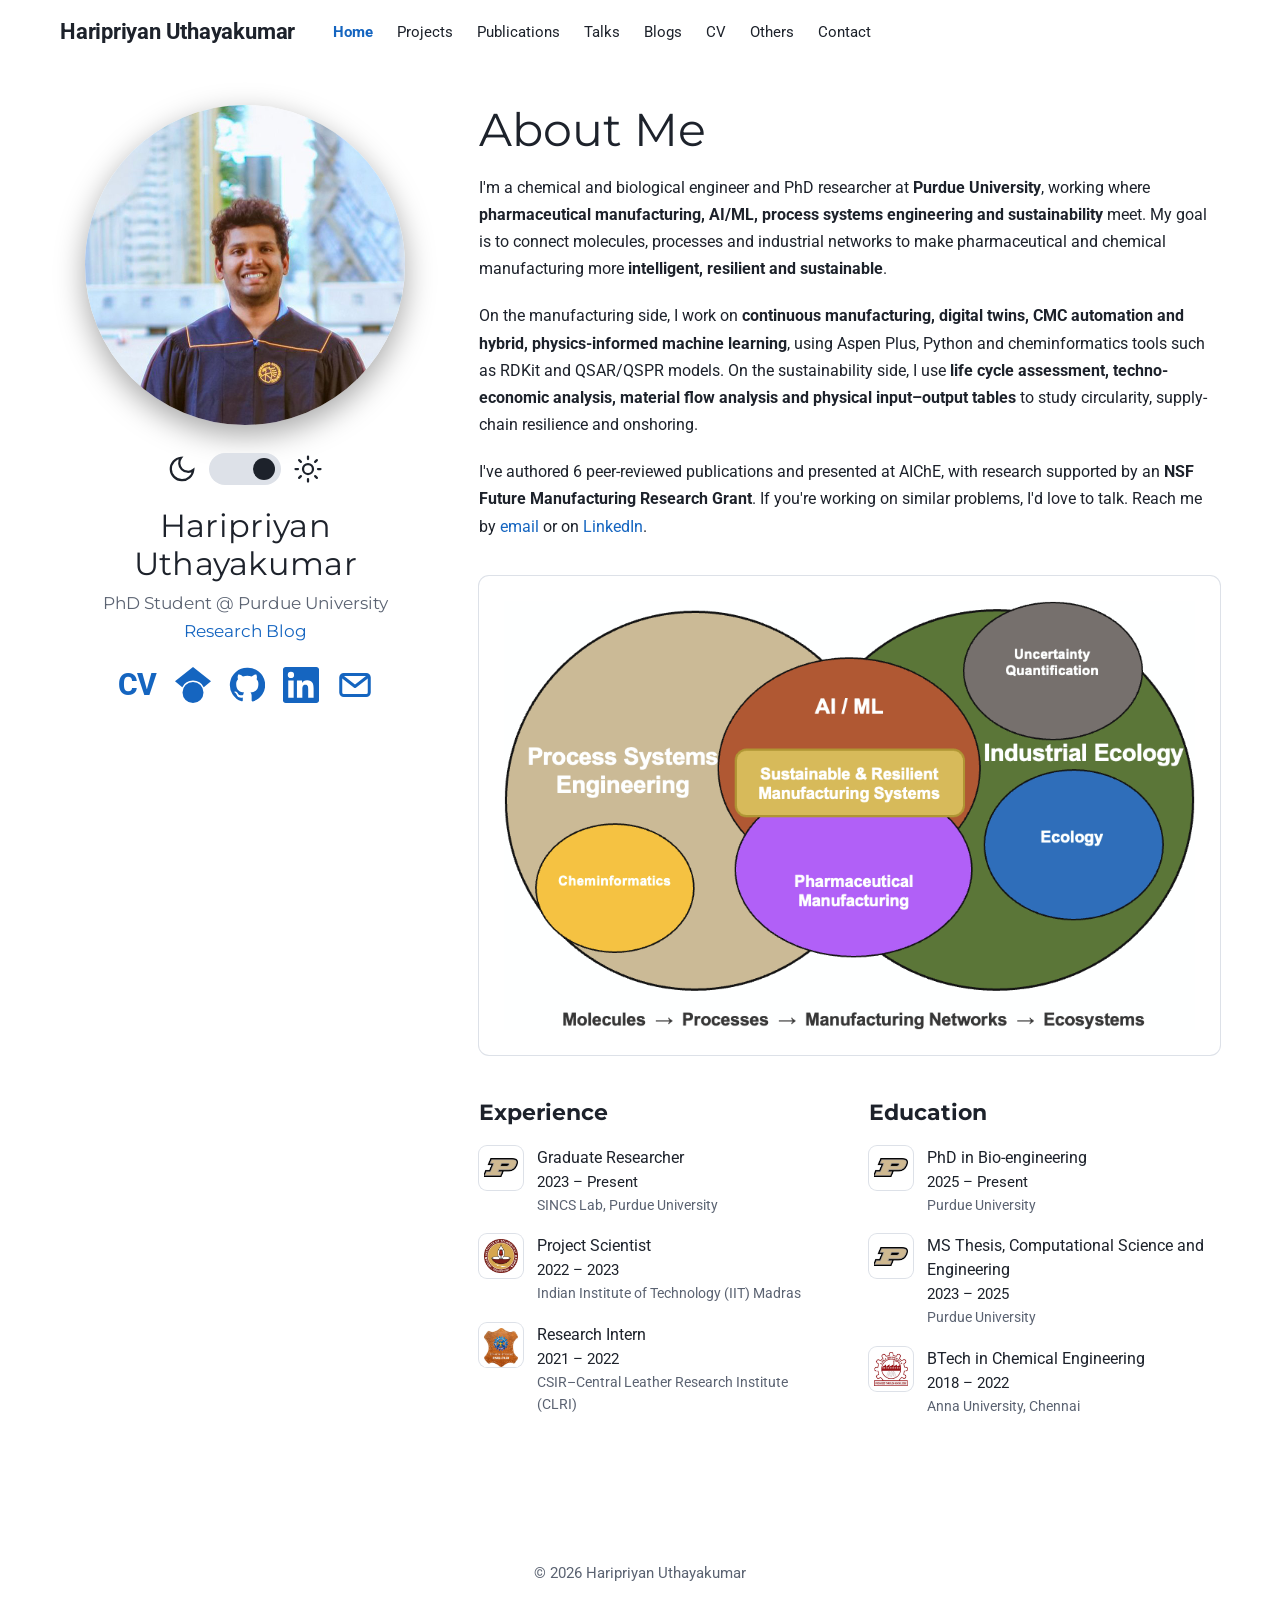
==== index.html @ 71a5ec0b "Split the one-page site into a separate page per tab Each tab (Home, Projects, Publications, Talks, " ====
<!doctype html>
<html lang="en">
<head>
<meta charset="utf-8">
<meta name="viewport" content="width=device-width, initial-scale=1, viewport-fit=cover">
<title>Haripriyan Uthayakumar</title>
<meta name="description" content="Haripriyan Uthayakumar, PhD researcher at Purdue University working on AI, process systems engineering and sustainability for pharmaceutical manufacturing.">
<script>try { const t = localStorage.getItem('theme'); if (t) document.documentElement.dataset.theme = t; } catch (e) {}</script>
<link rel="icon" href="data:image/svg+xml,%3Csvg xmlns='http://www.w3.org/2000/svg' viewBox='0 0 32 32'%3E%3Ccircle cx='16' cy='16' r='15' fill='%235aa9ff'/%3E%3Ctext x='16' y='22' font-family='Arial' font-weight='700' font-size='16' text-anchor='middle' fill='%230f1115'%3EHU%3C/text%3E%3C/svg%3E">
<link rel="preconnect" href="https://fonts.googleapis.com">
<link rel="preconnect" href="https://fonts.gstatic.com" crossorigin>
<link rel="stylesheet" href="https://fonts.googleapis.com/css2?family=Montserrat:wght@400;700&family=Roboto:wght@400;500;700&display=swap">
<link rel="stylesheet" href="assets/style.css?v=20261031025429">
</head>
<body>
<script>
// Old one-page links (index.html#talks) now go to the matching page
(function () { var p = { projects: 1, publications: 1, talks: 1, blogs: 1, cv: 1, others: 1, contact: 1 };
  var h = location.hash.slice(1); if (p[h]) location.replace(h + '.html'); })();
</script>

<nav class="navbar" aria-label="Main">
  <div class="container">
    <a class="brand" href="index.html">Haripriyan Uthayakumar</a>
    <div class="nav-links">
      <a href="index.html" class="active" aria-current="page">Home</a>
      <a href="projects.html">Projects</a>
      <a href="publications.html">Publications</a>
      <a href="talks.html">Talks</a>
      <a href="blogs.html">Blogs</a>
      <a href="cv.html">CV</a>
      <a href="others.html">Others</a>
      <a href="contact.html">Contact</a>
    </div>
    <button id="menu" type="button" aria-label="Open menu" aria-expanded="false">
      <svg viewBox="0 0 24 24" fill="none" stroke="currentColor" stroke-width="2" stroke-linecap="round"><path d="M4 7h16M4 12h16M4 17h16"/></svg>
    </button>
  </div>
</nav>

<main>

<section class="section" id="home">
  <div class="container row">
    <div class="profile">
      <div class="avatar"><img src="assets/avatar.jpg" alt="Haripriyan Uthayakumar at Purdue University" width="640" height="640"></div>

      <div class="theme-switch">
        <svg viewBox="0 0 24 24" fill="none" stroke="currentColor" stroke-width="1.8" stroke-linecap="round" aria-hidden="true"><path d="M21 12.8A9 9 0 1 1 11.2 3a7 7 0 0 0 9.8 9.8z"/></svg>
        <button class="switch" type="button" role="switch" aria-label="Light theme" data-theme-toggle></button>
        <svg viewBox="0 0 24 24" fill="none" stroke="currentColor" stroke-width="1.8" stroke-linecap="round" aria-hidden="true"><circle cx="12" cy="12" r="4"/><path d="M12 2v2M12 20v2M4.9 4.9l1.4 1.4M17.7 17.7l1.4 1.4M2 12h2M20 12h2M4.9 19.1l1.4-1.4M17.7 6.3l1.4-1.4"/></svg>
      </div>

      <h2>Haripriyan Uthayakumar</h2>
      <p class="role">PhD Student @ Purdue University</p>
      <p class="org"><a href="blogs.html">Research Blog</a></p>

      <div class="icons">
        <a class="cv" href="cv.html" title="CV" aria-label="CV">CV</a>
        <a href="https://scholar.google.com/citations?user=K_mqgDwAAAAJ&amp;hl=en" target="_blank" rel="noopener" title="Google Scholar" aria-label="Google Scholar">
          <svg viewBox="0 0 24 24" fill="currentColor"><path d="M12 24a7 7 0 1 1 0-14 7 7 0 0 1 0 14zm0-24L0 9.5l4.84 3.92A8 8 0 0 1 12 9a8 8 0 0 1 7.16 4.42L24 9.5z"/></svg></a>
        <a href="https://github.com/Hari007-2000" target="_blank" rel="noopener" title="GitHub" aria-label="GitHub">
          <svg viewBox="0 0 24 24" fill="currentColor"><path d="M12 .5a11.5 11.5 0 0 0-3.6 22.4c.6.1.8-.3.8-.6v-2c-3.2.7-3.9-1.5-3.9-1.5-.5-1.3-1.3-1.7-1.3-1.7-1-.7.1-.7.1-.7 1.2.1 1.8 1.2 1.8 1.2 1 1.8 2.8 1.3 3.5 1 .1-.8.4-1.3.7-1.6-2.6-.3-5.3-1.3-5.3-5.7 0-1.3.5-2.3 1.2-3.1-.1-.3-.5-1.5.1-3.1 0 0 1-.3 3.2 1.2a11 11 0 0 1 5.8 0c2.2-1.5 3.2-1.2 3.2-1.2.6 1.6.2 2.8.1 3.1.8.8 1.2 1.9 1.2 3.1 0 4.4-2.7 5.4-5.3 5.7.4.4.8 1.1.8 2.2v3.2c0 .3.2.7.8.6A11.5 11.5 0 0 0 12 .5z"/></svg></a>
        <a href="https://www.linkedin.com/in/haripriyan-uthayakumar-b885a01bb/" target="_blank" rel="noopener" title="LinkedIn" aria-label="LinkedIn">
          <svg viewBox="0 0 24 24" fill="currentColor"><path d="M20.4 20.5h-3.6v-5.6c0-1.3 0-3-1.8-3s-2.1 1.4-2.1 2.9v5.7H9.3V9h3.4v1.6c.5-.9 1.6-1.8 3.4-1.8 3.6 0 4.3 2.4 4.3 5.5v6.2zM5.3 7.4a2.1 2.1 0 1 1 0-4.2 2.1 2.1 0 0 1 0 4.2zM7.1 20.5H3.5V9h3.6v11.5zM22.2 0H1.8C.8 0 0 .8 0 1.7v20.6c0 .9.8 1.7 1.8 1.7h20.4c1 0 1.8-.8 1.8-1.7V1.7C24 .8 23.2 0 22.2 0z"/></svg></a>
        <a href="contact.html" title="Email" aria-label="Email">
          <svg viewBox="0 0 24 24" fill="none" stroke="currentColor" stroke-width="2" stroke-linejoin="round"><rect x="2.5" y="5" width="19" height="14" rx="2"/><path d="m3 6 9 7 9-7"/></svg></a>
      </div>
    </div>

    <div class="about">
      <h1>About Me</h1>
      <p>I'm a chemical and biological engineer and PhD researcher at <strong>Purdue University</strong>, working where <strong>pharmaceutical manufacturing, AI/ML, process systems engineering and sustainability</strong> meet. My goal is to connect molecules, processes and industrial networks to make pharmaceutical and chemical manufacturing more <strong>intelligent, resilient and sustainable</strong>.</p>
      <p>On the manufacturing side, I work on <strong>continuous manufacturing, digital twins, CMC automation and hybrid, physics-informed machine learning</strong>, using Aspen Plus, Python and cheminformatics tools such as RDKit and QSAR/QSPR models. On the sustainability side, I use <strong>life cycle assessment, techno-economic analysis, material flow analysis and physical input–output tables</strong> to study circularity, supply-chain resilience and onshoring.</p>
      <p>I've authored 6 peer-reviewed publications and presented at AIChE, with research supported by an <strong>NSF Future Manufacturing Research Grant</strong>. If you're working on similar problems, I'd love to talk. Reach me by <a href="contact.html">email</a> or on <a href="https://www.linkedin.com/in/haripriyan-uthayakumar-b885a01bb/" target="_blank" rel="noopener">LinkedIn</a>.</p>

      <figure class="overview">
        <button type="button" class="photo" data-full="assets/research-overview.png" data-caption="Research overview: from molecules to processes to manufacturing networks to ecosystems"><img src="assets/research-overview.png" alt="Research overview diagram. Process Systems Engineering (including Cheminformatics) overlaps with Industrial Ecology (including Ecology and Uncertainty Quantification). Where they meet sit AI/ML and Pharmaceutical Manufacturing, and at the center Sustainable and Resilient Manufacturing Systems. The scale runs from molecules to processes to manufacturing networks to ecosystems." loading="lazy"></button>
      </figure>

      <div class="split">
        <div>
          <h3 class="h-sub">Experience</h3>
          <ul class="ul-icons edu">
            <li>
              <span class="logo-tile"><img src="assets/logos/purdue.png" alt="Purdue University logo" style="width:34px;height:auto"></span>
              <div><span class="t">Graduate Researcher</span><span class="d">2023 – Present</span><span class="m">SINCS Lab, Purdue University</span></div>
            </li>
            <li>
              <span class="logo-tile"><img src="assets/logos/iitm.png" alt="IIT Madras logo" style="width:34px;height:auto"></span>
              <div><span class="t">Project Scientist</span><span class="d">2022 – 2023</span><span class="m">Indian Institute of Technology (IIT) Madras</span></div>
            </li>
            <li>
              <span class="logo-tile"><img src="assets/logos/clri.png" alt="CSIR-CLRI logo" style="width:34px;height:auto"></span>
              <div><span class="t">Research Intern</span><span class="d">2021 – 2022</span><span class="m">CSIR–Central Leather Research Institute (CLRI)</span></div>
            </li>
          </ul>
        </div>
        <div>
          <h3 class="h-sub">Education</h3>
          <ul class="ul-icons edu">
            <li>
              <span class="logo-tile"><img src="assets/logos/purdue.png" alt="Purdue University logo" style="width:34px;height:auto"></span>
              <div><span class="t">PhD in Bio-engineering</span><span class="d">2025 – Present</span><span class="m">Purdue University</span></div>
            </li>
            <li>
              <span class="logo-tile"><img src="assets/logos/purdue.png" alt="Purdue University logo" style="width:34px;height:auto"></span>
              <div><span class="t">MS Thesis, Computational Science and Engineering</span><span class="d">2023 – 2025</span><span class="m">Purdue University</span></div>
            </li>
            <li>
              <span class="logo-tile"><img src="assets/logos/anna.png" alt="Anna University logo" style="width:34px;height:auto"></span>
              <div><span class="t">BTech in Chemical Engineering</span><span class="d">2018 – 2022</span><span class="m">Anna University, Chennai</span></div>
            </li>
          </ul>
        </div>
      </div>
    </div>
  </div>
</section>

</main>

<dialog id="lightbox" aria-label="Photo">
  <button type="button" class="lb-close" aria-label="Close">×</button>
  <img alt="">
  <p class="lb-cap"></p>
</dialog>

<footer>
  <div class="container">© <span id="yr">2026</span> Haripriyan Uthayakumar</div>
</footer>

<script src="assets/site.js?v=20261031025429"></script>
</body>
</html>
---- assets/style.css ----
/* Layout: academic two-column sections (title left, content right), sticky top nav, alternating section bands. Dark first. */
:root {
  --bg: #0f1115;
  --band: #15181e;
  --surface: #1b1f27;
  --fg: #e7e9ee;
  --muted: #9aa1ad;
  --line: #2a2f3a;
  --accent: #5aa9ff;
  --display: "Montserrat", "Segoe UI", system-ui, sans-serif;
  --body: "Roboto", "Segoe UI", system-ui, sans-serif;
  color-scheme: dark;
}
@media (prefers-color-scheme: light) {
  :root:not([data-theme="dark"]) {
    --bg: #ffffff; --band: #f5f7fa; --surface: #ffffff; --fg: #1d222b; --muted: #5b6372; --line: #dde1e8; --accent: #1565c0;
    color-scheme: light;
  }
}
:root[data-theme="light"] {
  --bg: #ffffff; --band: #f5f7fa; --surface: #ffffff; --fg: #1d222b; --muted: #5b6372; --line: #dde1e8; --accent: #1565c0;
  color-scheme: light;
}

* { box-sizing: border-box; }
html { scroll-behavior: smooth; scroll-padding-top: 72px; }
body {
  margin: 0;
  background: var(--bg);
  color: var(--fg);
  font: 400 16px/1.7 var(--body);
  -webkit-font-smoothing: antialiased;
}
a { color: var(--accent); text-decoration: none; }
a:hover { text-decoration: underline; text-underline-offset: 3px; }
img { max-width: 100%; height: auto; display: block; }
strong { font-weight: 700; }
::selection { background: var(--accent); color: var(--bg); }
:focus-visible { outline: 2px solid var(--accent); outline-offset: 3px; border-radius: 4px; }

.container {
  max-width: 1200px;
  margin: 0 auto;
  padding-left: max(20px, env(safe-area-inset-left, 0px));
  padding-right: max(20px, env(safe-area-inset-right, 0px));
}

/* ---------- Nav ---------- */
body::before { content: ""; position: fixed; inset: 0 0 auto; height: env(safe-area-inset-top, 0px); z-index: 20; background: var(--bg); }
.navbar {
  position: sticky; top: env(safe-area-inset-top, 0px); z-index: 10;
  background: color-mix(in srgb, var(--bg) 92%, transparent);
  backdrop-filter: blur(8px);
  border-bottom: 1px solid transparent;
  transition: border-color .2s;
}
.navbar.scrolled { border-color: var(--line); }
.navbar .container { display: flex; align-items: center; gap: 28px; min-height: 64px; }
.brand { font: 700 22px/1 var(--body); color: var(--fg); letter-spacing: -.01em; white-space: nowrap; }
.brand:hover { text-decoration: none; }
.nav-links { display: flex; gap: 4px; flex-wrap: wrap; }
.nav-links a { color: var(--fg); font: 400 15px/1 var(--body); padding: 9px 10px; border-radius: 6px; }
.nav-links a:hover { color: var(--accent); text-decoration: none; }
.nav-links a.active { color: var(--accent); font-weight: 700; }
#menu {
  display: none; margin-left: auto; width: 40px; height: 40px; border-radius: 8px;
  border: 1px solid var(--line); background: transparent; color: var(--fg); cursor: pointer; place-items: center; padding: 0;
}
#menu svg { width: 20px; height: 20px; }

/* ---------- Sections ---------- */
.section { padding-block: 88px; }
.section.alt { background: var(--band); }
.row { display: grid; grid-template-columns: 1fr 2fr; gap: 48px; }
.row > * { min-width: 0; }
.section-title { font: 400 clamp(30px, 3.6vw, 42px)/1.15 var(--display); margin: 0; letter-spacing: -.01em; text-wrap: balance; }
.section-sub { color: var(--muted); font-size: 16px; margin: 10px 0 0; max-width: 34ch; }
h3.h-sub { font: 700 22px/1.3 var(--display); margin: 0 0 18px; }

/* ---------- Profile (home) ---------- */
#home { padding-block: 40px 88px; }
.profile { text-align: center; display: grid; justify-items: center; gap: 0; align-content: start; }
.avatar {
  width: min(320px, 70vw); aspect-ratio: 1; border-radius: 50%; overflow: hidden;
  box-shadow: 0 10px 30px rgba(0,0,0,.35);
  background: var(--surface);
}
.avatar img { width: 100%; height: 100%; object-fit: cover; object-position: 50% 30%; }

.theme-switch { display: flex; align-items: center; gap: 12px; margin: 28px 0 22px; color: var(--fg); }
.theme-switch svg { width: 30px; height: 30px; }
.switch {
  width: 72px; height: 32px; border-radius: 999px; border: 0; padding: 0; cursor: pointer;
  background: var(--line); position: relative;
}
.switch::after {
  content: ""; position: absolute; top: 5px; left: 6px; width: 22px; height: 22px; border-radius: 50%;
  background: var(--fg); transition: transform .25s;
}
:root[data-theme="light"] .switch::after { transform: translateX(38px); }
@media (prefers-color-scheme: light) { :root:not([data-theme]) .switch::after { transform: translateX(38px); } }

.profile h2 { font: 400 32px/1.2 var(--display); margin: 0 0 8px; letter-spacing: .01em; }
.profile .role { font: 400 17px/1.4 var(--display); color: var(--muted); margin: 0; }
.profile .org { font: 400 17px/1.4 var(--display); margin: 4px 0 0; }
.icons { display: flex; gap: 18px; justify-content: center; align-items: center; margin-top: 24px; flex-wrap: wrap; }
.icons a { color: var(--accent); display: grid; place-items: center; transition: transform .15s; }
.icons a:hover { transform: translateY(-2px); text-decoration: none; }
.icons svg { width: 36px; height: 36px; }
.icons .cv { font: 800 30px/1 var(--body); letter-spacing: -.02em; }

.about h1 { font: 400 clamp(34px, 4.2vw, 46px)/1.1 var(--display); margin: 0 0 18px; }
.about p { margin: 0 0 20px; }
.split { display: grid; grid-template-columns: 1fr 1fr; gap: 40px; margin-top: 44px; }
.split > * { min-width: 0; }

.ul-icons { list-style: none; margin: 0; padding: 0; display: grid; gap: 18px; }
.ul-icons li { display: grid; grid-template-columns: 28px 1fr; gap: 14px; }
.ul-icons svg { width: 24px; height: 24px; color: var(--fg); margin-top: 3px; }
.ul-icons .t { display: block; font-size: 16px; line-height: 1.5; }
.ul-icons .d { display: block; font-size: 15px; line-height: 1.6; }
.ul-icons .m { display: block; color: var(--muted); font-size: 14px; line-height: 1.6; }

.interests { list-style: none; margin: 0; padding: 0; display: grid; gap: 8px; }
.interests li { display: flex; gap: 12px; align-items: baseline; }
.interests li::before { content: ""; width: 7px; height: 7px; border-radius: 50%; background: var(--accent); flex: none; transform: translateY(-2px); }

/* ---------- Buttons (outlined, small) ---------- */
.btns { display: flex; flex-wrap: wrap; gap: 10px; margin-top: 12px; }
.btn-o {
  display: inline-block; font: 400 14px/1 var(--body); color: var(--accent);
  border: 1px solid var(--accent); border-radius: 4px; padding: 7px 9px; background: transparent; cursor: pointer;
}
.btn-o:hover { background: var(--accent); color: var(--bg); text-decoration: none; }
.btn-solid {
  display: inline-flex; align-items: center; gap: 8px; font: 500 16px/1 var(--body);
  color: var(--bg); background: var(--accent); border-radius: 6px; padding: 12px 16px;
}
.btn-solid:hover { text-decoration: none; filter: brightness(1.08); }

.callout {
  display: flex; gap: 14px; align-items: center;
  border: 1px solid var(--accent); border-radius: 6px; padding: 14px 18px; margin-bottom: 32px;
  color: var(--accent); font-size: 15px;
}
.callout svg { width: 26px; height: 26px; flex: none; }

/* ---------- Lists with optional thumbnail (projects, pubs, posts) ---------- */
.items { display: grid; gap: 36px; }
.item { display: grid; grid-template-columns: 1fr 200px; gap: 28px; align-items: start; }
.item.no-thumb { grid-template-columns: 1fr; }
.item > div { min-width: 0; }
.item h3 { font: 700 19px/1.35 var(--display); margin: 0 0 6px; text-wrap: balance; }
.item h3 a { color: var(--fg); }
.item h3 a:hover { color: var(--accent); }
.item .summary { margin: 0 0 10px; }
.item .meta { color: var(--muted); margin: 0; line-height: 1.6; }
.item .meta strong { color: var(--fg); }
.thumb { border-radius: 4px; overflow: hidden; background: #fff; aspect-ratio: 3 / 2; }
.thumb img { width: 100%; height: 100%; object-fit: contain; }

.pub-line { margin: 0; }
.pub-line .doc { display: inline-block; width: 16px; height: 16px; vertical-align: -2px; margin-right: 8px; color: var(--muted); }
.pub-line em { font-style: italic; }

.status { display: inline-block; font: 500 13px/1 var(--body); text-transform: uppercase; letter-spacing: .08em; padding: 5px 8px; border-radius: 4px; margin-left: 4px; vertical-align: 3px; border: 1px solid var(--line); color: var(--muted); }
.status.on { border-color: var(--accent); color: var(--accent); }
.tags { color: var(--muted); font-size: 15px; margin: 0; }

.see-all { display: inline-flex; align-items: center; gap: 6px; margin-top: 36px; font: 500 16px/1 var(--body); text-transform: uppercase; letter-spacing: .02em; }

/* ---------- CV ---------- */
.skills { display: grid; grid-template-columns: 1fr 1fr; gap: 24px 40px; }
.skills h4 { font: 700 16px/1.4 var(--body); margin: 0 0 4px; }
.skills p { margin: 0; color: var(--muted); }

/* ---------- Contact ---------- */
.contact-list { list-style: none; margin: 24px 0 0; padding: 0; display: grid; gap: 16px; }
.contact-list li { display: grid; grid-template-columns: 28px 1fr; gap: 14px; align-items: center; }
.contact-list svg { width: 22px; height: 22px; color: var(--fg); }
.email-row { display: flex; gap: 10px; align-items: center; flex-wrap: wrap; }
.email-row span { word-break: break-all; }
#copy { font: 400 13px/1 var(--body); }

/* ---------- Article (blog post) ---------- */
.article { max-width: 72ch; }
.article h1 { font: 400 clamp(32px, 4.5vw, 46px)/1.15 var(--display); margin: 0 0 12px; text-wrap: balance; }
.article .byline { color: var(--muted); margin: 0 0 36px; }
.article h3 { font: 700 24px/1.35 var(--display); margin: 40px 0 10px; }
.article h4 { font: 700 18px/1.4 var(--body); margin: 26px 0 6px; }
.article p { margin: 0 0 18px; }
.article ul, .article ol { margin: 0 0 18px; padding-left: 24px; display: grid; gap: 6px; }
.article pre { font: 400 16px/1.5 ui-monospace, Menlo, monospace; background: var(--band); border: 1px solid var(--line); border-radius: 6px; padding: 14px 16px; overflow-x: auto; }
.back { display: inline-block; margin-bottom: 28px; }

/* ---------- Footer ---------- */
footer { padding-block: 56px 48px; text-align: center; color: var(--muted); font-size: 15px; }

/* ---------- Small screens ---------- */
@media (max-width: 900px) {
  #menu { display: grid; }
  .nav-links {
    display: none; position: absolute; top: 100%; left: 0; right: 0;
    flex-direction: column; gap: 0; background: var(--bg); border-bottom: 1px solid var(--line);
    padding: 6px max(20px, env(safe-area-inset-right, 0px)) 12px max(20px, env(safe-area-inset-left, 0px));
  }
  .nav-links.open { display: flex; }
  .nav-links a { padding: 13px 0; border-bottom: 1px solid var(--line); border-radius: 0; font-size: 17px; }
  .nav-links a:last-child { border-bottom: 0; }
  .row { grid-template-columns: 1fr; gap: 28px; }
  .section { padding-block: 64px; }
  .section-sub { max-width: none; }
  .split, .skills { grid-template-columns: 1fr; }
  .about h1 { margin-top: 12px; }
}
@media (max-width: 600px) {
  body { font-size: 16px; }
  .item { grid-template-columns: 1fr; }
  .item .thumb { order: -1; max-width: 320px; }
  .avatar { width: 220px; }
  .profile h2 { font-size: 32px; }
}
@media (prefers-reduced-motion: reduce) {
  html { scroll-behavior: auto; }
  * { transition: none !important; }
}

.highlights { margin: 0 0 12px; padding-left: 20px; display: grid; gap: 6px; }
.highlights li::marker { color: var(--accent); }
.item .meta + .summary { margin-top: 6px; }

/* ---------- Talk photos ---------- */
button.photo { padding: 0; border: 0; cursor: zoom-in; display: block; width: 100%; }
.thumb.photo img { object-fit: cover; }
.gallery-block { padding-top: 8px; scroll-margin-top: 80px; }
.gallery { display: grid; grid-template-columns: repeat(4, 1fr); gap: 12px; }
.gallery .photo { aspect-ratio: 1; border-radius: 6px; overflow: hidden; background: var(--surface); }
.gallery img { width: 100%; height: 100%; object-fit: cover; transition: transform .3s; }
.gallery .photo:hover img { transform: scale(1.05); }
#lightbox {
  border: 0; padding: 0; background: transparent; max-width: min(1100px, 94vw); max-height: 92vh; overflow: visible;
}
#lightbox::backdrop { background: rgba(0, 0, 0, .85); }
#lightbox img { max-width: 100%; max-height: 82vh; border-radius: 6px; margin: 0 auto; }
#lightbox .lb-cap { color: #e7e9ee; text-align: center; margin: 12px 0 0; font-size: 15px; }
#lightbox .lb-close {
  position: absolute; top: -14px; right: -14px; width: 36px; height: 36px; border-radius: 50%;
  border: 0; background: #e7e9ee; color: #0f1115; font-size: 22px; line-height: 1; cursor: pointer;
}
@media (max-width: 600px) {
  .gallery { grid-template-columns: 1fr 1fr; }
  #lightbox .lb-close { top: -44px; right: 0; }
}
.gallery-block + .gallery-block { margin-top: 32px; }
.thumb.photo img { object-position: 50% 30%; }

/* ---------- University logos ---------- */
.ul-icons.edu li { grid-template-columns: 44px 1fr; align-items: start; }
.logo-tile {
  width: 44px; height: 44px; border-radius: 8px; background: #fff; display: grid; place-items: center; padding: 5px;
  box-shadow: 0 0 0 1px var(--line);
}
.logo-tile img { max-width: 100%; max-height: 100%; width: auto; height: auto; }

/* ---------- Research overview figure ---------- */
.overview { margin: 36px 0 0; background: #fff; border-radius: 10px; padding: 8px; box-shadow: 0 0 0 1px var(--line); }
.overview img { width: 100%; height: auto; border-radius: 6px; }
.overview .photo { background: transparent; }
#lightbox img[src$="research-overview.png"] { background: #fff; }
.gallery.g5 { grid-template-columns: repeat(5, 1fr); }
@media (max-width: 600px) { .gallery.g5 { grid-template-columns: 1fr 1fr; } .gallery.g5 .photo:first-child { grid-column: 1 / -1; aspect-ratio: 4 / 3; } }

/* ---------- Talks (title, venue, name, date, buttons; picture on the right) ---------- */
.item.talk { grid-template-columns: 1fr 200px; gap: 28px; }
.item.talk h3 { font: 700 19px/1.35 var(--display); margin: 0 0 8px; }
.item.talk .venue { display: grid; grid-template-columns: auto 1fr; align-items: center; gap: 10px; margin: 0 0 10px; font-size: 14px; line-height: 1.45; }
.venue-logo { display: grid; place-items: center; background: #fff; border-radius: 4px; padding: 3px 6px; height: 28px; min-width: 36px; }
.venue-logo img { display: block; }
.item.talk .who { margin: 0; font-weight: 700; color: var(--muted); font-size: 15px; line-height: 1.5; }
.item.talk .when { margin: 0; color: var(--muted); font-size: 15px; line-height: 1.6; }
.item.talk .btns { margin-top: 12px; }
.item.talk .thumb { aspect-ratio: 3 / 2; }
.logo-thumb { display: grid; place-items: center; padding: 18px; }
.logo-thumb img { max-height: 100%; object-fit: contain; }
@media (max-width: 600px) {
  .item.talk { grid-template-columns: 1fr; gap: 14px; }
  .item.talk .thumb { order: -1; max-width: 100%; }
  .item.talk .logo-thumb { display: none; }
  .item.talk h3 { font-size: 18px; }
}
.thumb.photo img.fit { object-fit: contain; background: #1f2a20; }

/* ---------- Others ---------- */
.prose-block { max-width: 66ch; }
.prose-block p { margin: 0 0 14px; }
.gallery.g2 { grid-template-columns: repeat(2, minmax(0, 220px)); margin-top: 22px; }
.gallery.g2 .photo { aspect-ratio: 3 / 4; }

/* ---------- One tab per page: keep the footer at the bottom of short pages ---------- */
body { min-height: 100vh; display: flex; flex-direction: column; }
body > main { flex: 1 0 auto; }
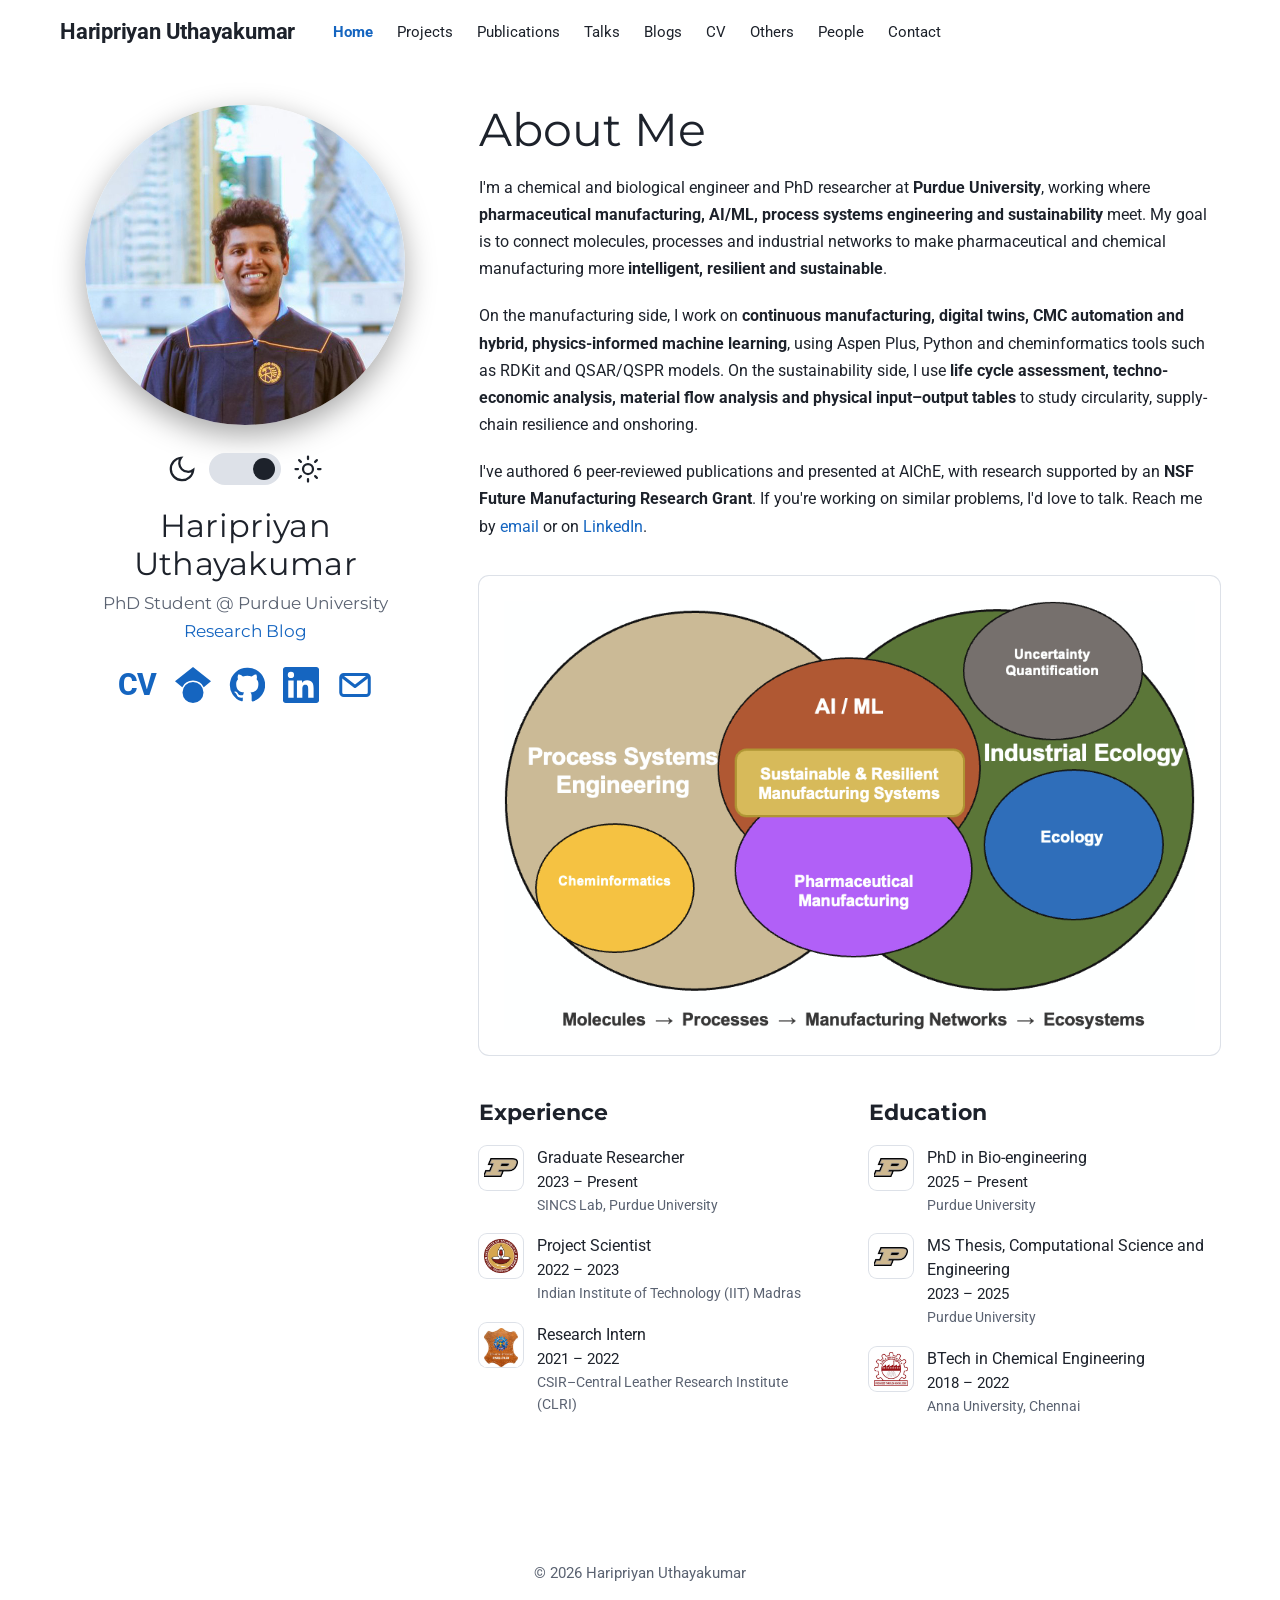
==== commit 7aaf7930: "Add People page: amazing people to connect with Co-Authored-By: Claude Opus 5.5 <noreply@anthropic.c" ====
--- a/index.html
+++ b/index.html
@@ -10,7 +10,7 @@
 <link rel="preconnect" href="https://fonts.googleapis.com">
 <link rel="preconnect" href="https://fonts.gstatic.com" crossorigin>
 <link rel="stylesheet" href="https://fonts.googleapis.com/css2?family=Montserrat:wght@400;700&family=Roboto:wght@400;500;700&display=swap">
-<link rel="stylesheet" href="assets/style.css?v=20261031025429">
+<link rel="stylesheet" href="assets/style.css?v=20261031232045">
 </head>
 <body>
 <script>
@@ -30,6 +30,7 @@
       <a href="blogs.html">Blogs</a>
       <a href="cv.html">CV</a>
       <a href="others.html">Others</a>
+      <a href="people.html">People</a>
       <a href="contact.html">Contact</a>
     </div>
     <button id="menu" type="button" aria-label="Open menu" aria-expanded="false">
@@ -59,7 +60,7 @@
         <a class="cv" href="cv.html" title="CV" aria-label="CV">CV</a>
         <a href="https://scholar.google.com/citations?user=K_mqgDwAAAAJ&amp;hl=en" target="_blank" rel="noopener" title="Google Scholar" aria-label="Google Scholar">
           <svg viewBox="0 0 24 24" fill="currentColor"><path d="M12 24a7 7 0 1 1 0-14 7 7 0 0 1 0 14zm0-24L0 9.5l4.84 3.92A8 8 0 0 1 12 9a8 8 0 0 1 7.16 4.42L24 9.5z"/></svg></a>
-        <a href="https://github.com/Hari007-2000" target="_blank" rel="noopener" title="GitHub" aria-label="GitHub">
+        <a href="https://github.com/HaripriyanUthayakumar2000" target="_blank" rel="noopener" title="GitHub" aria-label="GitHub">
           <svg viewBox="0 0 24 24" fill="currentColor"><path d="M12 .5a11.5 11.5 0 0 0-3.6 22.4c.6.1.8-.3.8-.6v-2c-3.2.7-3.9-1.5-3.9-1.5-.5-1.3-1.3-1.7-1.3-1.7-1-.7.1-.7.1-.7 1.2.1 1.8 1.2 1.8 1.2 1 1.8 2.8 1.3 3.5 1 .1-.8.4-1.3.7-1.6-2.6-.3-5.3-1.3-5.3-5.7 0-1.3.5-2.3 1.2-3.1-.1-.3-.5-1.5.1-3.1 0 0 1-.3 3.2 1.2a11 11 0 0 1 5.8 0c2.2-1.5 3.2-1.2 3.2-1.2.6 1.6.2 2.8.1 3.1.8.8 1.2 1.9 1.2 3.1 0 4.4-2.7 5.4-5.3 5.7.4.4.8 1.1.8 2.2v3.2c0 .3.2.7.8.6A11.5 11.5 0 0 0 12 .5z"/></svg></a>
         <a href="https://www.linkedin.com/in/haripriyan-uthayakumar-b885a01bb/" target="_blank" rel="noopener" title="LinkedIn" aria-label="LinkedIn">
           <svg viewBox="0 0 24 24" fill="currentColor"><path d="M20.4 20.5h-3.6v-5.6c0-1.3 0-3-1.8-3s-2.1 1.4-2.1 2.9v5.7H9.3V9h3.4v1.6c.5-.9 1.6-1.8 3.4-1.8 3.6 0 4.3 2.4 4.3 5.5v6.2zM5.3 7.4a2.1 2.1 0 1 1 0-4.2 2.1 2.1 0 0 1 0 4.2zM7.1 20.5H3.5V9h3.6v11.5zM22.2 0H1.8C.8 0 0 .8 0 1.7v20.6c0 .9.8 1.7 1.8 1.7h20.4c1 0 1.8-.8 1.8-1.7V1.7C24 .8 23.2 0 22.2 0z"/></svg></a>
@@ -130,6 +131,6 @@
   <div class="container">© <span id="yr">2026</span> Haripriyan Uthayakumar</div>
 </footer>
 
-<script src="assets/site.js?v=20261031025429"></script>
+<script src="assets/site.js?v=20261031232045"></script>
 </body>
 </html>
--- a/assets/style.css
+++ b/assets/style.css
@@ -299,3 +299,23 @@
 /* ---------- One tab per page: keep the footer at the bottom of short pages ---------- */
 body { min-height: 100vh; display: flex; flex-direction: column; }
 body > main { flex: 1 0 auto; }
+.btn-o.lg { font: 500 16px/1 var(--body); padding: 12px 16px; border-radius: 6px; }
+
+/* ---------- Publications list ---------- */
+.pub-group { margin: 52px 0 22px; display: flex; align-items: baseline; gap: 10px; }
+.pub-group .count { font: 500 13px/1 var(--body); color: var(--muted); border: 1px solid var(--line); border-radius: 999px; padding: 4px 8px; }
+.item.pub .pub-line { font-size: 16px; line-height: 1.5; margin-bottom: 4px; }
+.item.pub .venue-line { margin: 0 0 2px; font-size: 14px; color: var(--fg); }
+.item.pub .meta { font-size: 14px; }
+.item.pub .meta strong { color: var(--fg); }
+.item.pub .btns { margin-top: 10px; }
+
+/* ---------- People ---------- */
+.people-intro { max-width: 80ch; margin: 14px 0 36px; color: var(--muted); }
+.people { list-style: none; margin: 0; padding: 0; display: grid; grid-template-columns: repeat(4, minmax(0, 1fr)); gap: 26px 28px; }
+.person { min-width: 0; }
+.person-name { display: inline-flex; align-items: flex-start; gap: 9px; font: 500 17px/1.35 var(--body); }
+.person-name svg { width: 16px; height: 16px; flex: none; margin-top: 3px; }
+.person p { margin: 6px 0 0 25px; color: var(--muted); font-size: 14px; line-height: 1.55; }
+@media (max-width: 900px) { .people { grid-template-columns: repeat(2, minmax(0, 1fr)); } }
+@media (max-width: 480px) { .people { grid-template-columns: 1fr; } }
